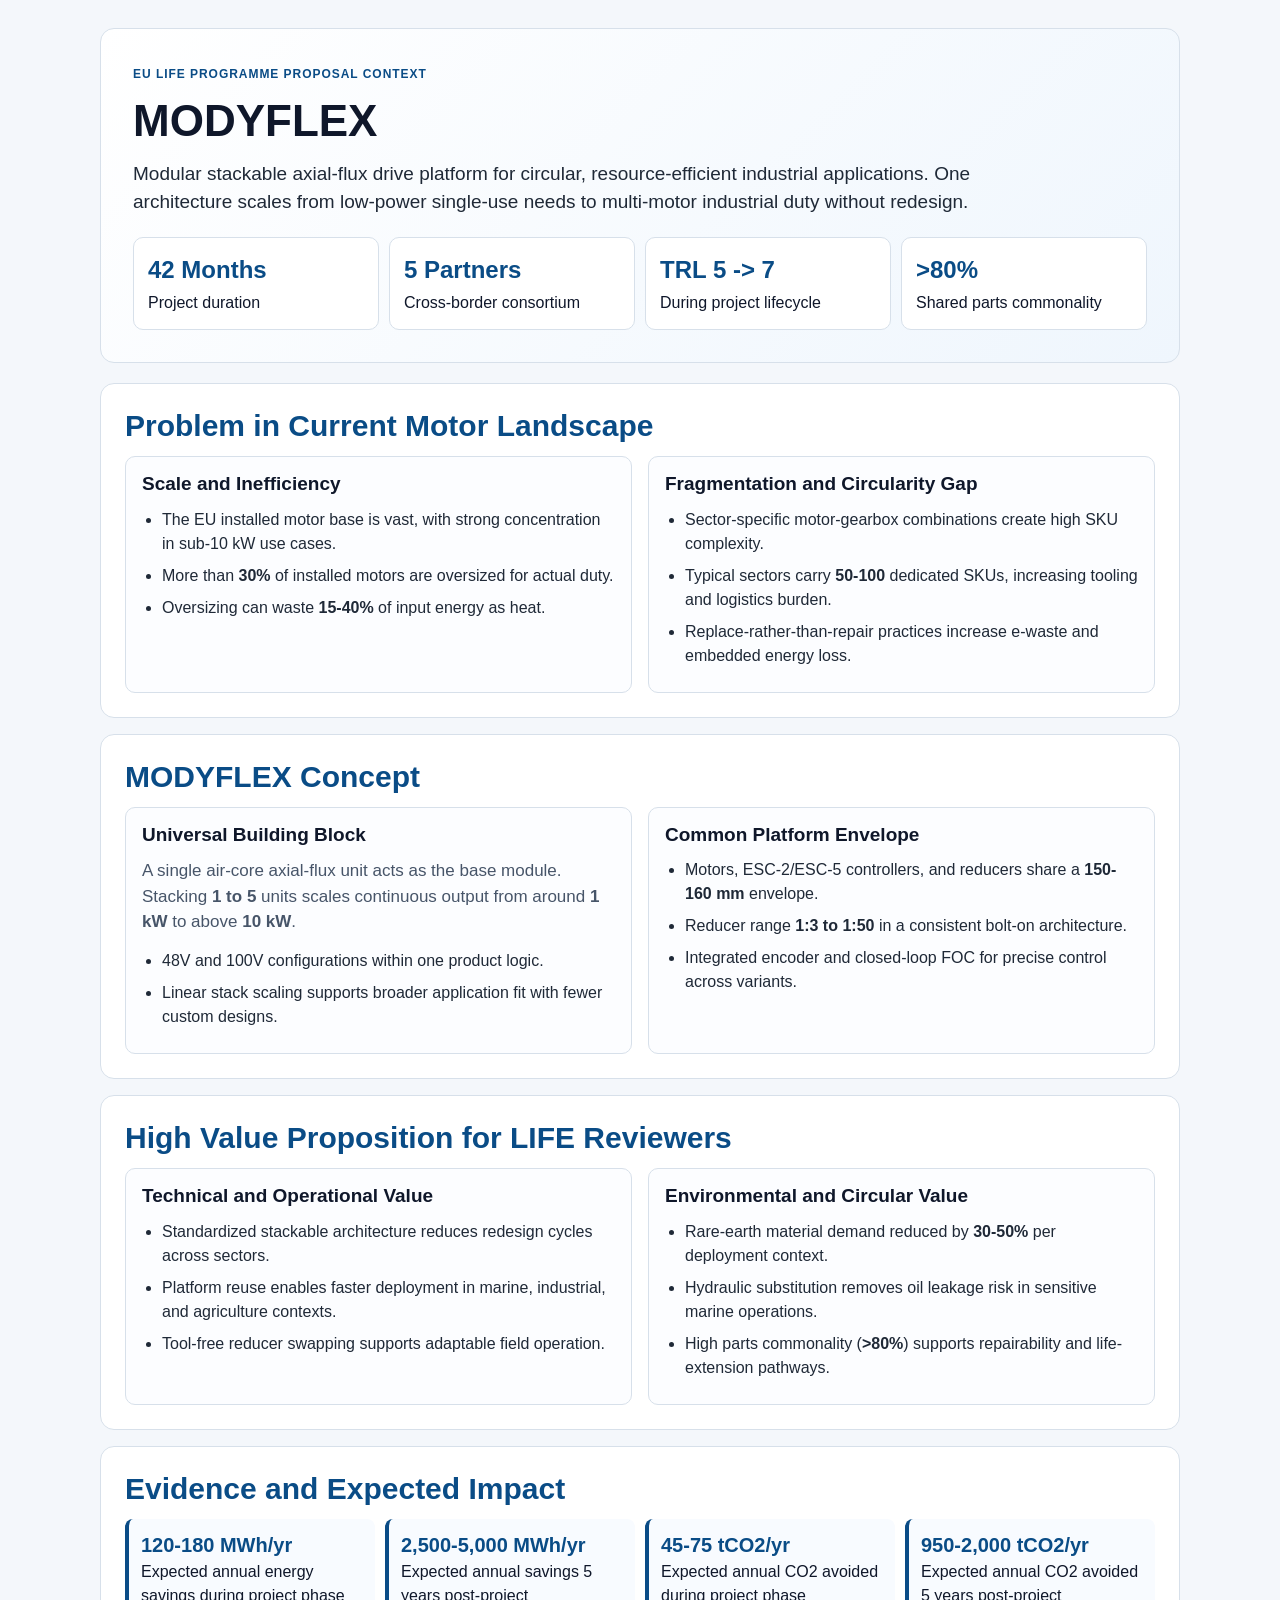
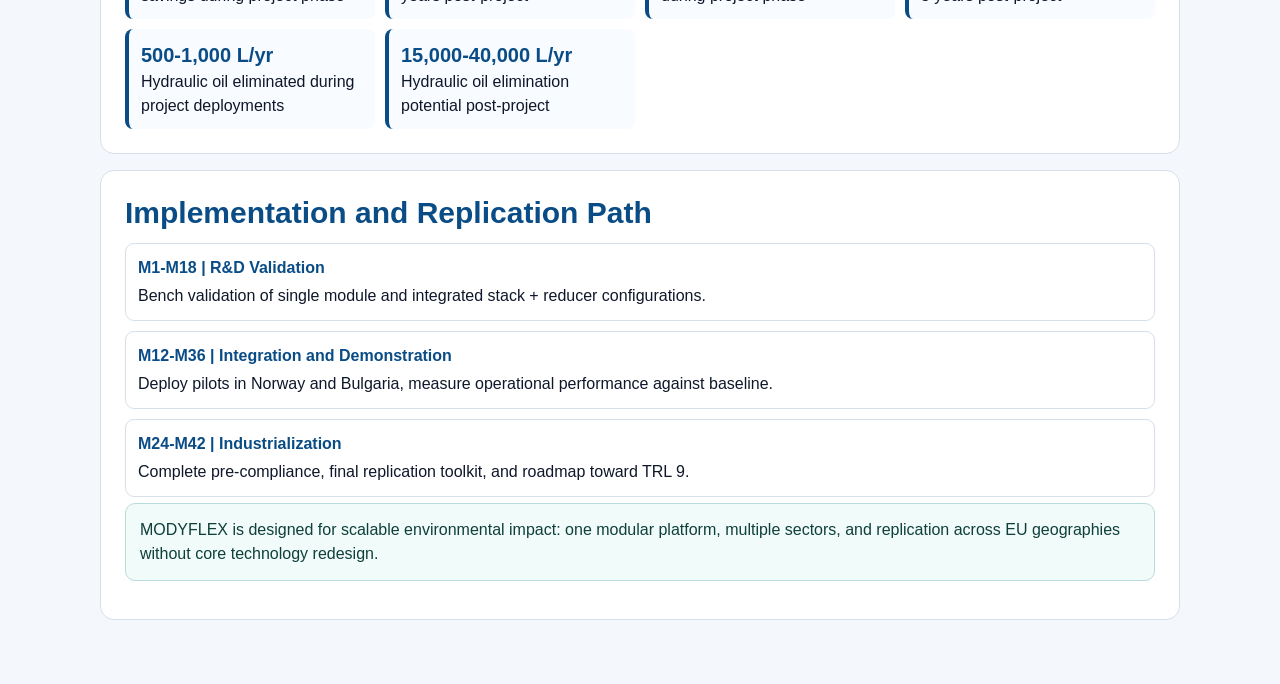
==== index.html @ d0852eed "init" ====
<!DOCTYPE html>
<html lang="en">
<head>
  <meta charset="UTF-8">
  <meta name="viewport" content="width=device-width, initial-scale=1.0">
  <title>MODYFLEX | Modular Stackable Axial-Flux Drive Platform</title>
  <style>
    :root {
      --bg: #f4f7fb;
      --surface: #ffffff;
      --ink: #0f172a;
      --muted: #475569;
      --line: #d7e0ea;
      --brand: #0a4c86;
      --brand-soft: #e6f0fa;
      --accent: #0f766e;
    }

    * {
      box-sizing: border-box;
    }

    html,
    body {
      margin: 0;
      font-family: "Segoe UI", Arial, sans-serif;
      background: var(--bg);
      color: var(--ink);
      line-height: 1.5;
    }

    .page {
      max-width: 1120px;
      margin: 0 auto;
      padding: 28px 20px 48px;
    }

    .hero {
      background: linear-gradient(135deg, #ffffff 0%, #eff6fd 100%);
      border: 1px solid var(--line);
      border-radius: 14px;
      padding: 32px;
      margin-bottom: 20px;
    }

    .eyebrow {
      display: inline-block;
      font-size: 12px;
      letter-spacing: 0.08em;
      text-transform: uppercase;
      color: var(--brand);
      font-weight: 700;
      margin-bottom: 12px;
    }

    h1,
    h2,
    h3 {
      margin: 0 0 12px;
      line-height: 1.2;
    }

    h1 {
      font-size: clamp(28px, 4vw, 44px);
    }

    h2 {
      font-size: clamp(22px, 3vw, 30px);
      color: var(--brand);
    }

    h3 {
      font-size: 19px;
    }

    p {
      margin: 0 0 14px;
      color: var(--muted);
      font-size: 17px;
    }

    .lead {
      font-size: 19px;
      max-width: 900px;
      color: #1f2937;
    }

    .kpis {
      display: grid;
      grid-template-columns: repeat(auto-fit, minmax(170px, 1fr));
      gap: 10px;
      margin-top: 20px;
    }

    .kpi {
      background: var(--surface);
      border: 1px solid var(--line);
      border-radius: 10px;
      padding: 14px;
    }

    .kpi strong {
      display: block;
      font-size: 24px;
      color: var(--brand);
      margin-bottom: 3px;
    }

    .section {
      background: var(--surface);
      border: 1px solid var(--line);
      border-radius: 14px;
      padding: 24px;
      margin-bottom: 16px;
    }

    .grid-2 {
      display: grid;
      grid-template-columns: repeat(2, minmax(0, 1fr));
      gap: 16px;
    }

    .panel {
      border: 1px solid var(--line);
      border-radius: 10px;
      padding: 16px;
      background: #fcfdff;
    }

    ul {
      margin: 0;
      padding-left: 20px;
      color: #1f2937;
    }

    li {
      margin-bottom: 8px;
      font-size: 16px;
    }

    .stats {
      display: grid;
      grid-template-columns: repeat(auto-fit, minmax(200px, 1fr));
      gap: 10px;
      margin-top: 10px;
    }

    .stat {
      border-left: 4px solid var(--brand);
      background: #f8fbff;
      border-radius: 8px;
      padding: 11px 12px;
    }

    .stat strong {
      display: block;
      font-size: 20px;
      color: var(--brand);
    }

    .timeline {
      display: grid;
      gap: 10px;
    }

    .step {
      border: 1px solid var(--line);
      border-radius: 9px;
      padding: 12px;
      background: #ffffff;
    }

    .step-title {
      font-weight: 700;
      color: var(--brand);
      margin-bottom: 4px;
    }

    .footer-note {
      margin-top: 6px;
      padding: 14px;
      border-radius: 10px;
      border: 1px solid #b7ddda;
      background: #f0fbfa;
      color: #0f3f3a;
      font-size: 16px;
    }

    @media (max-width: 860px) {
      .grid-2 {
        grid-template-columns: 1fr;
      }

      .hero,
      .section {
        padding: 20px;
      }
    }
  </style>
</head>
<body>
  <main class="page">
    <section class="hero">
      <span class="eyebrow">EU LIFE Programme Proposal Context</span>
      <h1>MODYFLEX</h1>
      <p class="lead">
        Modular stackable axial-flux drive platform for circular, resource-efficient industrial applications.
        One architecture scales from low-power single-use needs to multi-motor industrial duty without redesign.
      </p>
      <div class="kpis" aria-label="Key project indicators">
        <article class="kpi">
          <strong>42 Months</strong>
          Project duration
        </article>
        <article class="kpi">
          <strong>5 Partners</strong>
          Cross-border consortium
        </article>
        <article class="kpi">
          <strong>TRL 5 -> 7</strong>
          During project lifecycle
        </article>
        <article class="kpi">
          <strong>>80%</strong>
          Shared parts commonality
        </article>
      </div>
    </section>

    <section class="section">
      <h2>Problem in Current Motor Landscape</h2>
      <div class="grid-2">
        <div class="panel">
          <h3>Scale and Inefficiency</h3>
          <ul>
            <li>The EU installed motor base is vast, with strong concentration in sub-10 kW use cases.</li>
            <li>More than <strong>30%</strong> of installed motors are oversized for actual duty.</li>
            <li>Oversizing can waste <strong>15-40%</strong> of input energy as heat.</li>
          </ul>
        </div>
        <div class="panel">
          <h3>Fragmentation and Circularity Gap</h3>
          <ul>
            <li>Sector-specific motor-gearbox combinations create high SKU complexity.</li>
            <li>Typical sectors carry <strong>50-100</strong> dedicated SKUs, increasing tooling and logistics burden.</li>
            <li>Replace-rather-than-repair practices increase e-waste and embedded energy loss.</li>
          </ul>
        </div>
      </div>
    </section>

    <section class="section">
      <h2>MODYFLEX Concept</h2>
      <div class="grid-2">
        <div class="panel">
          <h3>Universal Building Block</h3>
          <p>
            A single air-core axial-flux unit acts as the base module. Stacking <strong>1 to 5</strong> units
            scales continuous output from around <strong>1 kW</strong> to above <strong>10 kW</strong>.
          </p>
          <ul>
            <li>48V and 100V configurations within one product logic.</li>
            <li>Linear stack scaling supports broader application fit with fewer custom designs.</li>
          </ul>
        </div>
        <div class="panel">
          <h3>Common Platform Envelope</h3>
          <ul>
            <li>Motors, ESC-2/ESC-5 controllers, and reducers share a <strong>150-160 mm</strong> envelope.</li>
            <li>Reducer range <strong>1:3 to 1:50</strong> in a consistent bolt-on architecture.</li>
            <li>Integrated encoder and closed-loop FOC for precise control across variants.</li>
          </ul>
        </div>
      </div>
    </section>

    <section class="section">
      <h2>High Value Proposition for LIFE Reviewers</h2>
      <div class="grid-2">
        <div class="panel">
          <h3>Technical and Operational Value</h3>
          <ul>
            <li>Standardized stackable architecture reduces redesign cycles across sectors.</li>
            <li>Platform reuse enables faster deployment in marine, industrial, and agriculture contexts.</li>
            <li>Tool-free reducer swapping supports adaptable field operation.</li>
          </ul>
        </div>
        <div class="panel">
          <h3>Environmental and Circular Value</h3>
          <ul>
            <li>Rare-earth material demand reduced by <strong>30-50%</strong> per deployment context.</li>
            <li>Hydraulic substitution removes oil leakage risk in sensitive marine operations.</li>
            <li>High parts commonality (<strong>>80%</strong>) supports repairability and life-extension pathways.</li>
          </ul>
        </div>
      </div>
    </section>

    <section class="section">
      <h2>Evidence and Expected Impact</h2>
      <div class="stats">
        <article class="stat">
          <strong>120-180 MWh/yr</strong>
          Expected annual energy savings during project phase
        </article>
        <article class="stat">
          <strong>2,500-5,000 MWh/yr</strong>
          Expected annual savings 5 years post-project
        </article>
        <article class="stat">
          <strong>45-75 tCO2/yr</strong>
          Expected annual CO2 avoided during project phase
        </article>
        <article class="stat">
          <strong>950-2,000 tCO2/yr</strong>
          Expected annual CO2 avoided 5 years post-project
        </article>
        <article class="stat">
          <strong>500-1,000 L/yr</strong>
          Hydraulic oil eliminated during project deployments
        </article>
        <article class="stat">
          <strong>15,000-40,000 L/yr</strong>
          Hydraulic oil elimination potential post-project
        </article>
      </div>
    </section>

    <section class="section">
      <h2>Implementation and Replication Path</h2>
      <div class="timeline">
        <article class="step">
          <div class="step-title">M1-M18 | R&amp;D Validation</div>
          Bench validation of single module and integrated stack + reducer configurations.
        </article>
        <article class="step">
          <div class="step-title">M12-M36 | Integration and Demonstration</div>
          Deploy pilots in Norway and Bulgaria, measure operational performance against baseline.
        </article>
        <article class="step">
          <div class="step-title">M24-M42 | Industrialization</div>
          Complete pre-compliance, final replication toolkit, and roadmap toward TRL 9.
        </article>
      </div>
      <p class="footer-note">
        MODYFLEX is designed for scalable environmental impact: one modular platform, multiple sectors,
        and replication across EU geographies without core technology redesign.
      </p>
    </section>
  </main>
</body>
</html>
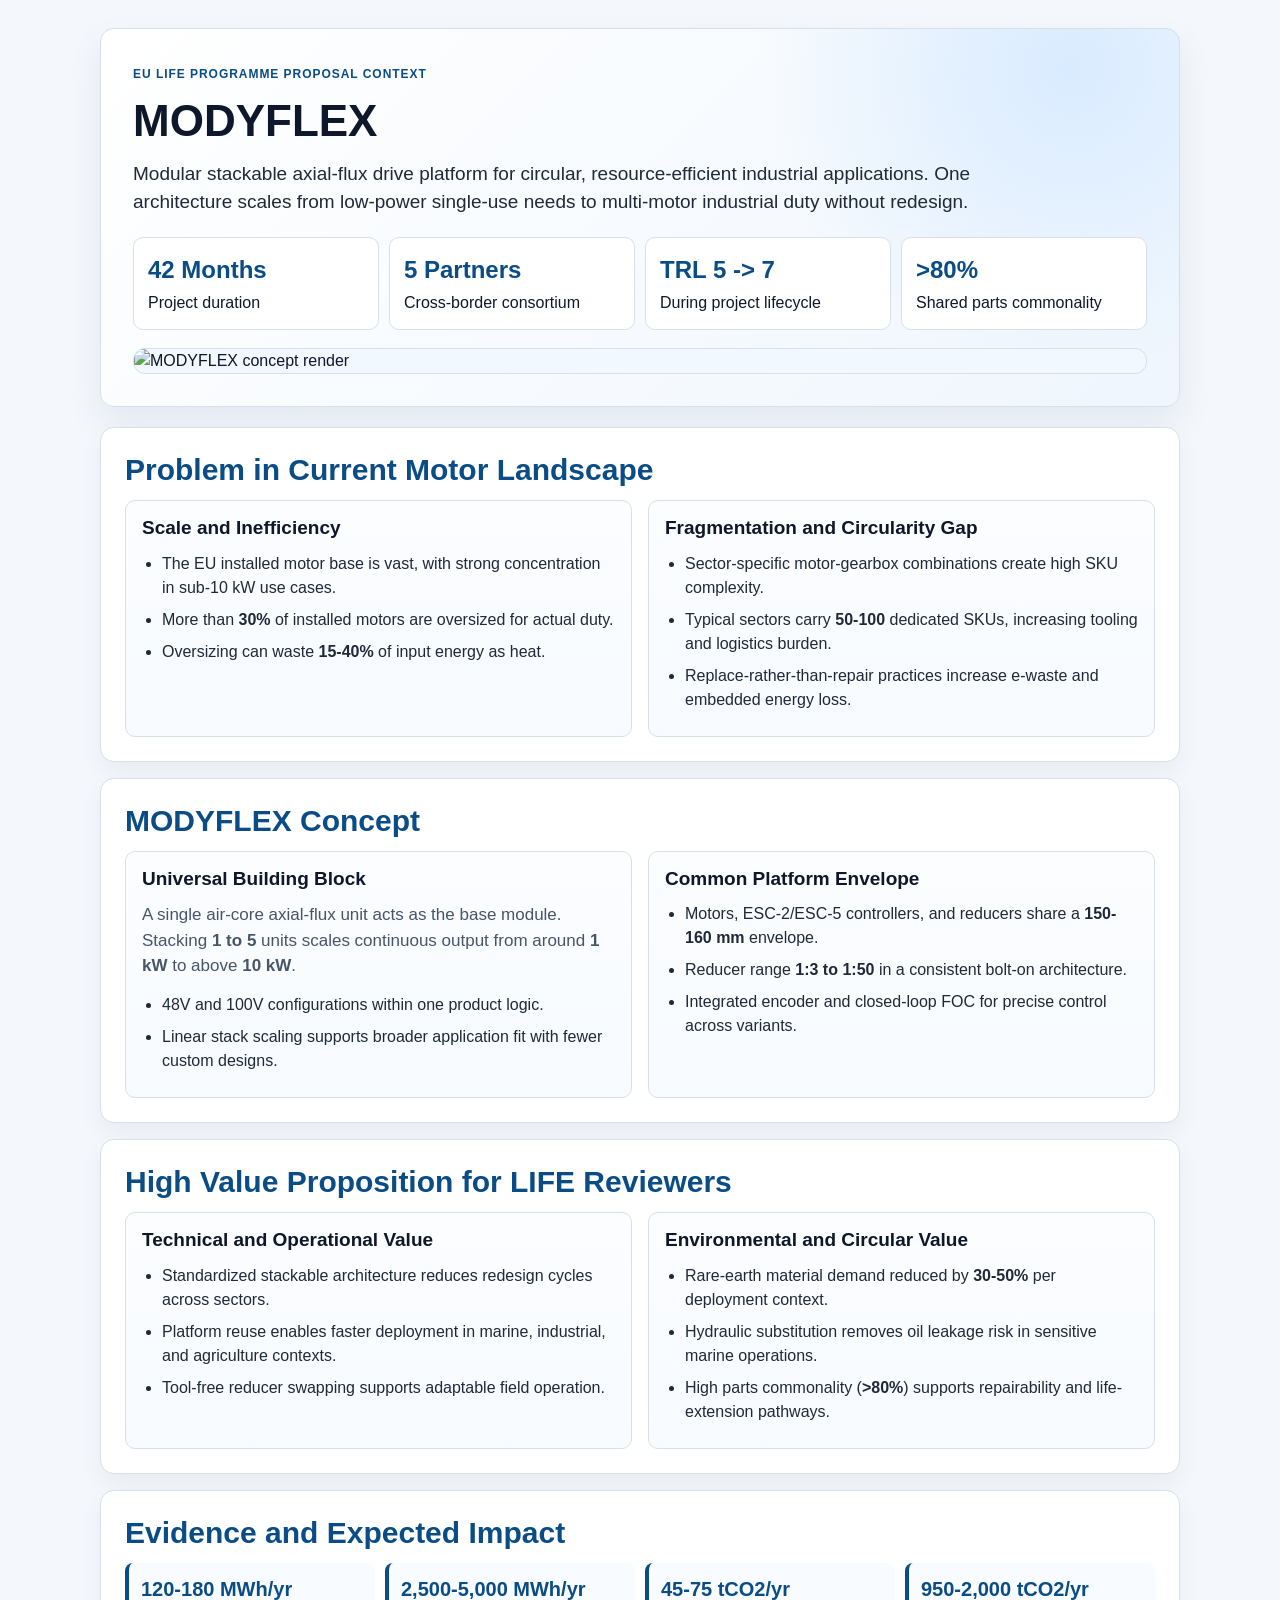
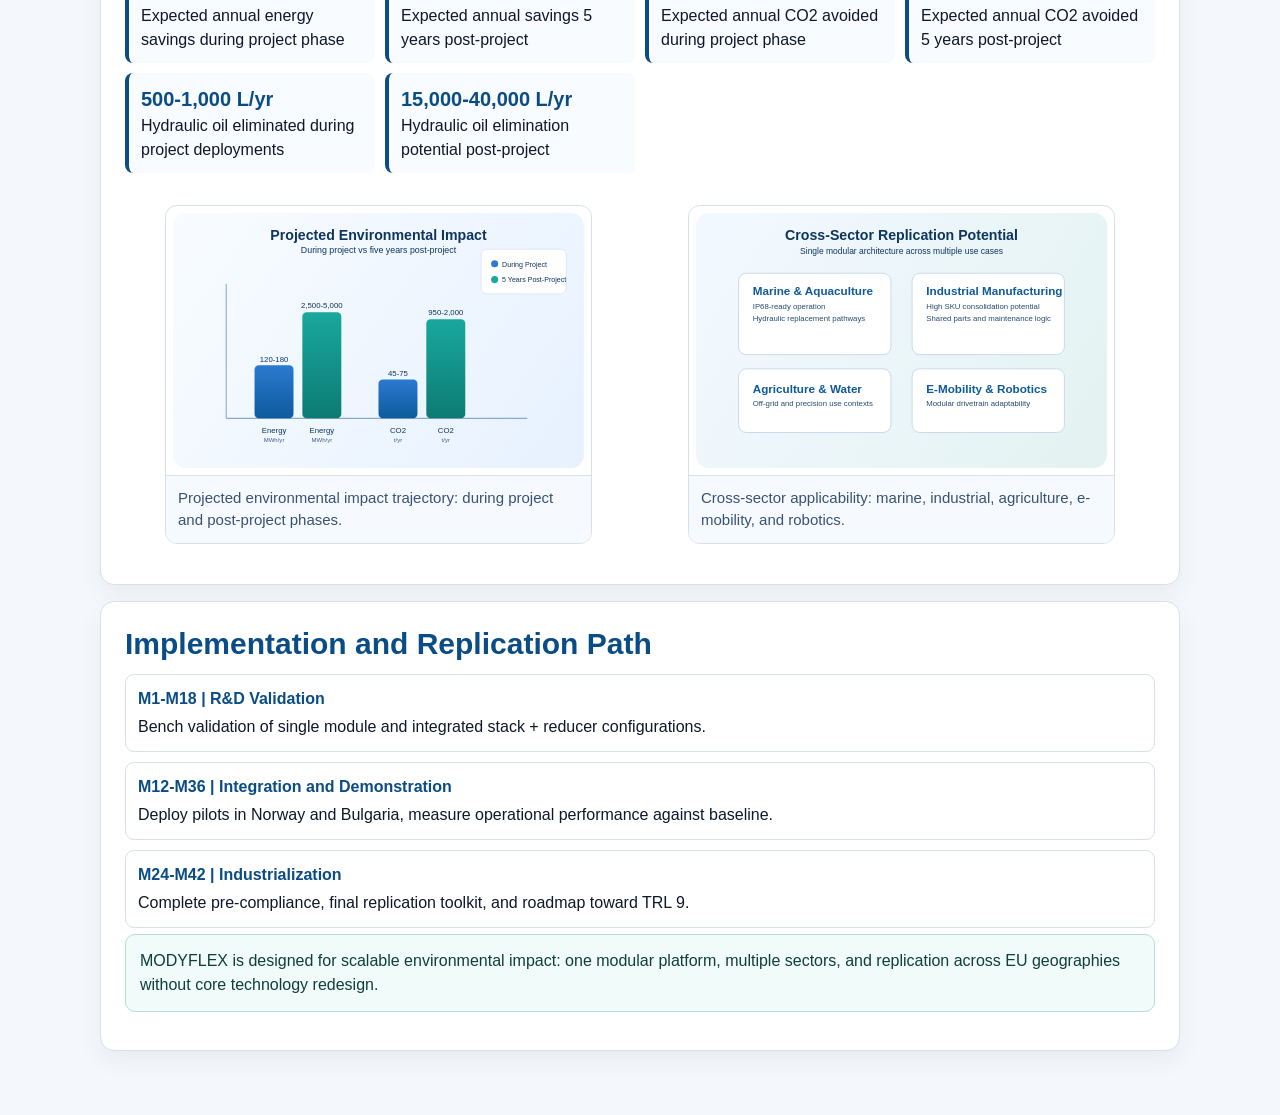
==== commit bb5df37e: "3" ====
--- a/index.html
+++ b/index.html
@@ -4,199 +4,7 @@
   <meta charset="UTF-8">
   <meta name="viewport" content="width=device-width, initial-scale=1.0">
   <title>MODYFLEX | Modular Stackable Axial-Flux Drive Platform</title>
-  <style>
-    :root {
-      --bg: #f4f7fb;
-      --surface: #ffffff;
-      --ink: #0f172a;
-      --muted: #475569;
-      --line: #d7e0ea;
-      --brand: #0a4c86;
-      --brand-soft: #e6f0fa;
-      --accent: #0f766e;
-    }
-
-    * {
-      box-sizing: border-box;
-    }
-
-    html,
-    body {
-      margin: 0;
-      font-family: "Segoe UI", Arial, sans-serif;
-      background: var(--bg);
-      color: var(--ink);
-      line-height: 1.5;
-    }
-
-    .page {
-      max-width: 1120px;
-      margin: 0 auto;
-      padding: 28px 20px 48px;
-    }
-
-    .hero {
-      background: linear-gradient(135deg, #ffffff 0%, #eff6fd 100%);
-      border: 1px solid var(--line);
-      border-radius: 14px;
-      padding: 32px;
-      margin-bottom: 20px;
-    }
-
-    .eyebrow {
-      display: inline-block;
-      font-size: 12px;
-      letter-spacing: 0.08em;
-      text-transform: uppercase;
-      color: var(--brand);
-      font-weight: 700;
-      margin-bottom: 12px;
-    }
-
-    h1,
-    h2,
-    h3 {
-      margin: 0 0 12px;
-      line-height: 1.2;
-    }
-
-    h1 {
-      font-size: clamp(28px, 4vw, 44px);
-    }
-
-    h2 {
-      font-size: clamp(22px, 3vw, 30px);
-      color: var(--brand);
-    }
-
-    h3 {
-      font-size: 19px;
-    }
-
-    p {
-      margin: 0 0 14px;
-      color: var(--muted);
-      font-size: 17px;
-    }
-
-    .lead {
-      font-size: 19px;
-      max-width: 900px;
-      color: #1f2937;
-    }
-
-    .kpis {
-      display: grid;
-      grid-template-columns: repeat(auto-fit, minmax(170px, 1fr));
-      gap: 10px;
-      margin-top: 20px;
-    }
-
-    .kpi {
-      background: var(--surface);
-      border: 1px solid var(--line);
-      border-radius: 10px;
-      padding: 14px;
-    }
-
-    .kpi strong {
-      display: block;
-      font-size: 24px;
-      color: var(--brand);
-      margin-bottom: 3px;
-    }
-
-    .section {
-      background: var(--surface);
-      border: 1px solid var(--line);
-      border-radius: 14px;
-      padding: 24px;
-      margin-bottom: 16px;
-    }
-
-    .grid-2 {
-      display: grid;
-      grid-template-columns: repeat(2, minmax(0, 1fr));
-      gap: 16px;
-    }
-
-    .panel {
-      border: 1px solid var(--line);
-      border-radius: 10px;
-      padding: 16px;
-      background: #fcfdff;
-    }
-
-    ul {
-      margin: 0;
-      padding-left: 20px;
-      color: #1f2937;
-    }
-
-    li {
-      margin-bottom: 8px;
-      font-size: 16px;
-    }
-
-    .stats {
-      display: grid;
-      grid-template-columns: repeat(auto-fit, minmax(200px, 1fr));
-      gap: 10px;
-      margin-top: 10px;
-    }
-
-    .stat {
-      border-left: 4px solid var(--brand);
-      background: #f8fbff;
-      border-radius: 8px;
-      padding: 11px 12px;
-    }
-
-    .stat strong {
-      display: block;
-      font-size: 20px;
-      color: var(--brand);
-    }
-
-    .timeline {
-      display: grid;
-      gap: 10px;
-    }
-
-    .step {
-      border: 1px solid var(--line);
-      border-radius: 9px;
-      padding: 12px;
-      background: #ffffff;
-    }
-
-    .step-title {
-      font-weight: 700;
-      color: var(--brand);
-      margin-bottom: 4px;
-    }
-
-    .footer-note {
-      margin-top: 6px;
-      padding: 14px;
-      border-radius: 10px;
-      border: 1px solid #b7ddda;
-      background: #f0fbfa;
-      color: #0f3f3a;
-      font-size: 16px;
-    }
-
-    @media (max-width: 860px) {
-      .grid-2 {
-        grid-template-columns: 1fr;
-      }
-
-      .hero,
-      .section {
-        padding: 20px;
-      }
-    }
-  </style>
+  <link rel="stylesheet" href="css/styles.css">
 </head>
 <body>
   <main class="page">
@@ -224,6 +32,9 @@
           <strong>>80%</strong>
           Shared parts commonality
         </article>
+      </div>
+      <div class="hero-visual">
+        <img src="images/Gemini_Generated_Image_2lgkef2lgkef2lgk.png" alt="MODYFLEX concept render">
       </div>
     </section>
 
@@ -324,6 +135,16 @@
           Hydraulic oil elimination potential post-project
         </article>
       </div>
+      <div class="image-grid" aria-label="Supporting visuals">
+        <figure class="image-block">
+          <img src="images/impact-chart.svg" alt="Projected energy and CO2 impact comparison chart">
+          <figcaption class="image-caption">Projected environmental impact trajectory: during project and post-project phases.</figcaption>
+        </figure>
+        <figure class="image-block">
+          <img src="images/application-grid.svg" alt="Cross-sector replication opportunities for MODYFLEX">
+          <figcaption class="image-caption">Cross-sector applicability: marine, industrial, agriculture, e-mobility, and robotics.</figcaption>
+        </figure>
+      </div>
     </section>
 
     <section class="section">
@@ -348,5 +169,6 @@
       </p>
     </section>
   </main>
+  <script src="js/main.js"></script>
 </body>
 </html>
--- a/css/styles.css
+++ b/css/styles.css
@@ -0,0 +1,452 @@
+:root {
+  --bg: #f4f7fb;
+  --surface: #ffffff;
+  --ink: #0f172a;
+  --muted: #475569;
+  --line: #d7e0ea;
+  --brand: #0a4c86;
+  --brand-soft: #e6f0fa;
+  --accent: #0f766e;
+}
+
+* {
+  box-sizing: border-box;
+}
+
+html,
+body {
+  margin: 0;
+  font-family: "Segoe UI", Arial, sans-serif;
+  background: var(--bg);
+  color: var(--ink);
+  line-height: 1.5;
+}
+
+.page {
+  max-width: 1120px;
+  margin: 0 auto;
+  padding: 28px 20px 48px;
+}
+
+.hero {
+  background:
+    radial-gradient(circle at 90% 10%, #d9ebff 0%, transparent 30%),
+    linear-gradient(135deg, #ffffff 0%, #eff6fd 100%);
+  border: 1px solid var(--line);
+  border-radius: 14px;
+  padding: 32px;
+  margin-bottom: 20px;
+  box-shadow: 0 16px 35px rgba(10, 76, 134, 0.08);
+}
+
+.eyebrow {
+  display: inline-block;
+  font-size: 12px;
+  letter-spacing: 0.08em;
+  text-transform: uppercase;
+  color: var(--brand);
+  font-weight: 700;
+  margin-bottom: 12px;
+}
+
+h1,
+h2,
+h3 {
+  margin: 0 0 12px;
+  line-height: 1.2;
+}
+
+h1 {
+  font-size: clamp(28px, 4vw, 44px);
+}
+
+h2 {
+  font-size: clamp(22px, 3vw, 30px);
+  color: var(--brand);
+}
+
+h3 {
+  font-size: 19px;
+}
+
+p {
+  margin: 0 0 14px;
+  color: var(--muted);
+  font-size: 17px;
+}
+
+.lead {
+  font-size: 19px;
+  max-width: 900px;
+  color: #1f2937;
+}
+
+.kpis {
+  display: grid;
+  grid-template-columns: repeat(auto-fit, minmax(170px, 1fr));
+  gap: 10px;
+  margin-top: 20px;
+}
+
+.kpi {
+  background: var(--surface);
+  border: 1px solid var(--line);
+  border-radius: 10px;
+  padding: 14px;
+}
+
+.kpi strong {
+  display: block;
+  font-size: 24px;
+  color: var(--brand);
+  margin-bottom: 3px;
+}
+
+.section {
+  background: var(--surface);
+  border: 1px solid var(--line);
+  border-radius: 14px;
+  padding: 24px;
+  margin-bottom: 16px;
+  box-shadow: 0 10px 24px rgba(15, 23, 42, 0.05);
+}
+
+.grid-2 {
+  display: grid;
+  grid-template-columns: repeat(2, minmax(0, 1fr));
+  gap: 16px;
+}
+
+.panel {
+  border: 1px solid var(--line);
+  border-radius: 10px;
+  padding: 16px;
+  background: linear-gradient(180deg, #fcfdff 0%, #f7fbff 100%);
+}
+
+ul {
+  margin: 0;
+  padding-left: 20px;
+  color: #1f2937;
+}
+
+li {
+  margin-bottom: 8px;
+  font-size: 16px;
+}
+
+.stats {
+  display: grid;
+  grid-template-columns: repeat(auto-fit, minmax(200px, 1fr));
+  gap: 10px;
+  margin-top: 10px;
+}
+
+.stat {
+  border-left: 4px solid var(--brand);
+  background: #f8fbff;
+  border-radius: 8px;
+  padding: 11px 12px;
+}
+
+.stat strong {
+  display: block;
+  font-size: 20px;
+  color: var(--brand);
+}
+
+.timeline {
+  display: grid;
+  gap: 10px;
+}
+
+.step {
+  border: 1px solid var(--line);
+  border-radius: 9px;
+  padding: 12px;
+  background: #ffffff;
+}
+
+.step-title {
+  font-weight: 700;
+  color: var(--brand);
+  margin-bottom: 4px;
+}
+
+.footer-note {
+  margin-top: 6px;
+  padding: 14px;
+  border-radius: 10px;
+  border: 1px solid #b7ddda;
+  background: #f0fbfa;
+  color: #0f3f3a;
+  font-size: 16px;
+}
+
+.hero-visual {
+  margin-top: 18px;
+  border: 1px solid var(--line);
+  border-radius: 12px;
+  overflow: hidden;
+  background: #f2f8ff;
+}
+
+.hero-visual img,
+.image-block img {
+  display: block;
+  width: 100%;
+  height: auto;
+}
+
+.image-grid {
+  display: grid;
+  grid-template-columns: repeat(2, minmax(0, 1fr));
+  gap: 16px;
+  margin-top: 16px;
+}
+
+.image-block {
+  border: 1px solid var(--line);
+  border-radius: 12px;
+  overflow: hidden;
+  background: #ffffff;
+}
+
+.image-caption {
+  padding: 11px 12px;
+  font-size: 15px;
+  color: #385272;
+  background: #f6faff;
+  border-top: 1px solid var(--line);
+}
+
+@media (max-width: 860px) {
+  .grid-2 {
+    grid-template-columns: 1fr;
+  }
+
+  .hero,
+  .section {
+    padding: 20px;
+  }
+
+  .image-grid {
+    grid-template-columns: 1fr;
+  }
+}
+:root {
+  --bg: #f4f7fb;
+  --surface: #ffffff;
+  --ink: #0f172a;
+  --muted: #475569;
+  --line: #d7e0ea;
+  --brand: #0a4c86;
+}
+
+* {
+  box-sizing: border-box;
+}
+
+html,
+body {
+  margin: 0;
+  font-family: "Segoe UI", Arial, sans-serif;
+  background: var(--bg);
+  color: var(--ink);
+  line-height: 1.5;
+}
+
+.page {
+  max-width: 1120px;
+  margin: 0 auto;
+  padding: 28px 20px 48px;
+}
+
+.hero {
+  background:
+    radial-gradient(circle at 90% 10%, #d9ebff 0%, transparent 30%),
+    linear-gradient(135deg, #ffffff 0%, #eff6fd 100%);
+  border: 1px solid var(--line);
+  border-radius: 14px;
+  padding: 32px;
+  margin-bottom: 20px;
+  box-shadow: 0 16px 35px rgba(10, 76, 134, 0.08);
+}
+
+.eyebrow {
+  display: inline-block;
+  font-size: 12px;
+  letter-spacing: 0.08em;
+  text-transform: uppercase;
+  color: var(--brand);
+  font-weight: 700;
+  margin-bottom: 12px;
+}
+
+h1,
+h2,
+h3 {
+  margin: 0 0 12px;
+  line-height: 1.2;
+}
+
+h1 { font-size: clamp(28px, 4vw, 44px); }
+h2 { font-size: clamp(22px, 3vw, 30px); color: var(--brand); }
+h3 { font-size: 19px; }
+
+p {
+  margin: 0 0 14px;
+  color: var(--muted);
+  font-size: 17px;
+}
+
+.lead {
+  font-size: 19px;
+  max-width: 900px;
+  color: #1f2937;
+}
+
+.kpis {
+  display: grid;
+  grid-template-columns: repeat(auto-fit, minmax(170px, 1fr));
+  gap: 10px;
+  margin-top: 20px;
+}
+
+.kpi {
+  background: var(--surface);
+  border: 1px solid var(--line);
+  border-radius: 10px;
+  padding: 14px;
+}
+
+.kpi strong {
+  display: block;
+  font-size: 24px;
+  color: var(--brand);
+  margin-bottom: 3px;
+}
+
+.section {
+  background: var(--surface);
+  border: 1px solid var(--line);
+  border-radius: 14px;
+  padding: 24px;
+  margin-bottom: 16px;
+  box-shadow: 0 10px 24px rgba(15, 23, 42, 0.05);
+}
+
+.grid-2 {
+  display: grid;
+  grid-template-columns: repeat(2, minmax(0, 1fr));
+  gap: 16px;
+}
+
+.panel {
+  border: 1px solid var(--line);
+  border-radius: 10px;
+  padding: 16px;
+  background: linear-gradient(180deg, #fcfdff 0%, #f7fbff 100%);
+}
+
+ul { margin: 0; padding-left: 20px; color: #1f2937; }
+li { margin-bottom: 8px; font-size: 16px; }
+
+.stats {
+  display: grid;
+  grid-template-columns: repeat(auto-fit, minmax(200px, 1fr));
+  gap: 10px;
+  margin-top: 10px;
+}
+
+.stat {
+  border-left: 4px solid var(--brand);
+  background: #f8fbff;
+  border-radius: 8px;
+  padding: 11px 12px;
+}
+
+.stat strong {
+  display: block;
+  font-size: 20px;
+  color: var(--brand);
+}
+
+.timeline { display: grid; gap: 10px; }
+
+.step {
+  border: 1px solid var(--line);
+  border-radius: 9px;
+  padding: 12px;
+  background: #ffffff;
+}
+
+.step-title {
+  font-weight: 700;
+  color: var(--brand);
+  margin-bottom: 4px;
+}
+
+.footer-note {
+  margin-top: 6px;
+  padding: 14px;
+  border-radius: 10px;
+  border: 1px solid #b7ddda;
+  background: #f0fbfa;
+  color: #0f3f3a;
+  font-size: 16px;
+}
+
+.hero-visual {
+  margin-top: 18px;
+  border: 1px solid var(--line);
+  border-radius: 12px;
+  overflow: hidden;
+  background: #f2f8ff;
+}
+
+.hero-visual img,
+.image-block img {
+  display: block;
+  width: 100%;
+  height: auto;
+}
+
+.image-grid {
+  display: grid;
+  grid-template-columns: repeat(2, minmax(0, 1fr));
+  gap: 16px;
+  margin-top: 16px;
+}
+
+.image-block {
+  border: 1px solid var(--line);
+  border-radius: 12px;
+  overflow: hidden;
+  background: #ffffff;
+}
+
+.image-caption {
+  padding: 11px 12px;
+  font-size: 15px;
+  color: #385272;
+  background: #f6faff;
+  border-top: 1px solid var(--line);
+}
+
+.reveal {
+  opacity: 0;
+  transform: translateY(14px);
+  transition: opacity 0.5s ease, transform 0.5s ease;
+}
+
+.reveal.visible {
+  opacity: 1;
+  transform: translateY(0);
+}
+
+@media (max-width: 860px) {
+  .grid-2 { grid-template-columns: 1fr; }
+  .hero, .section { padding: 20px; }
+  .image-grid { grid-template-columns: 1fr; }
+}
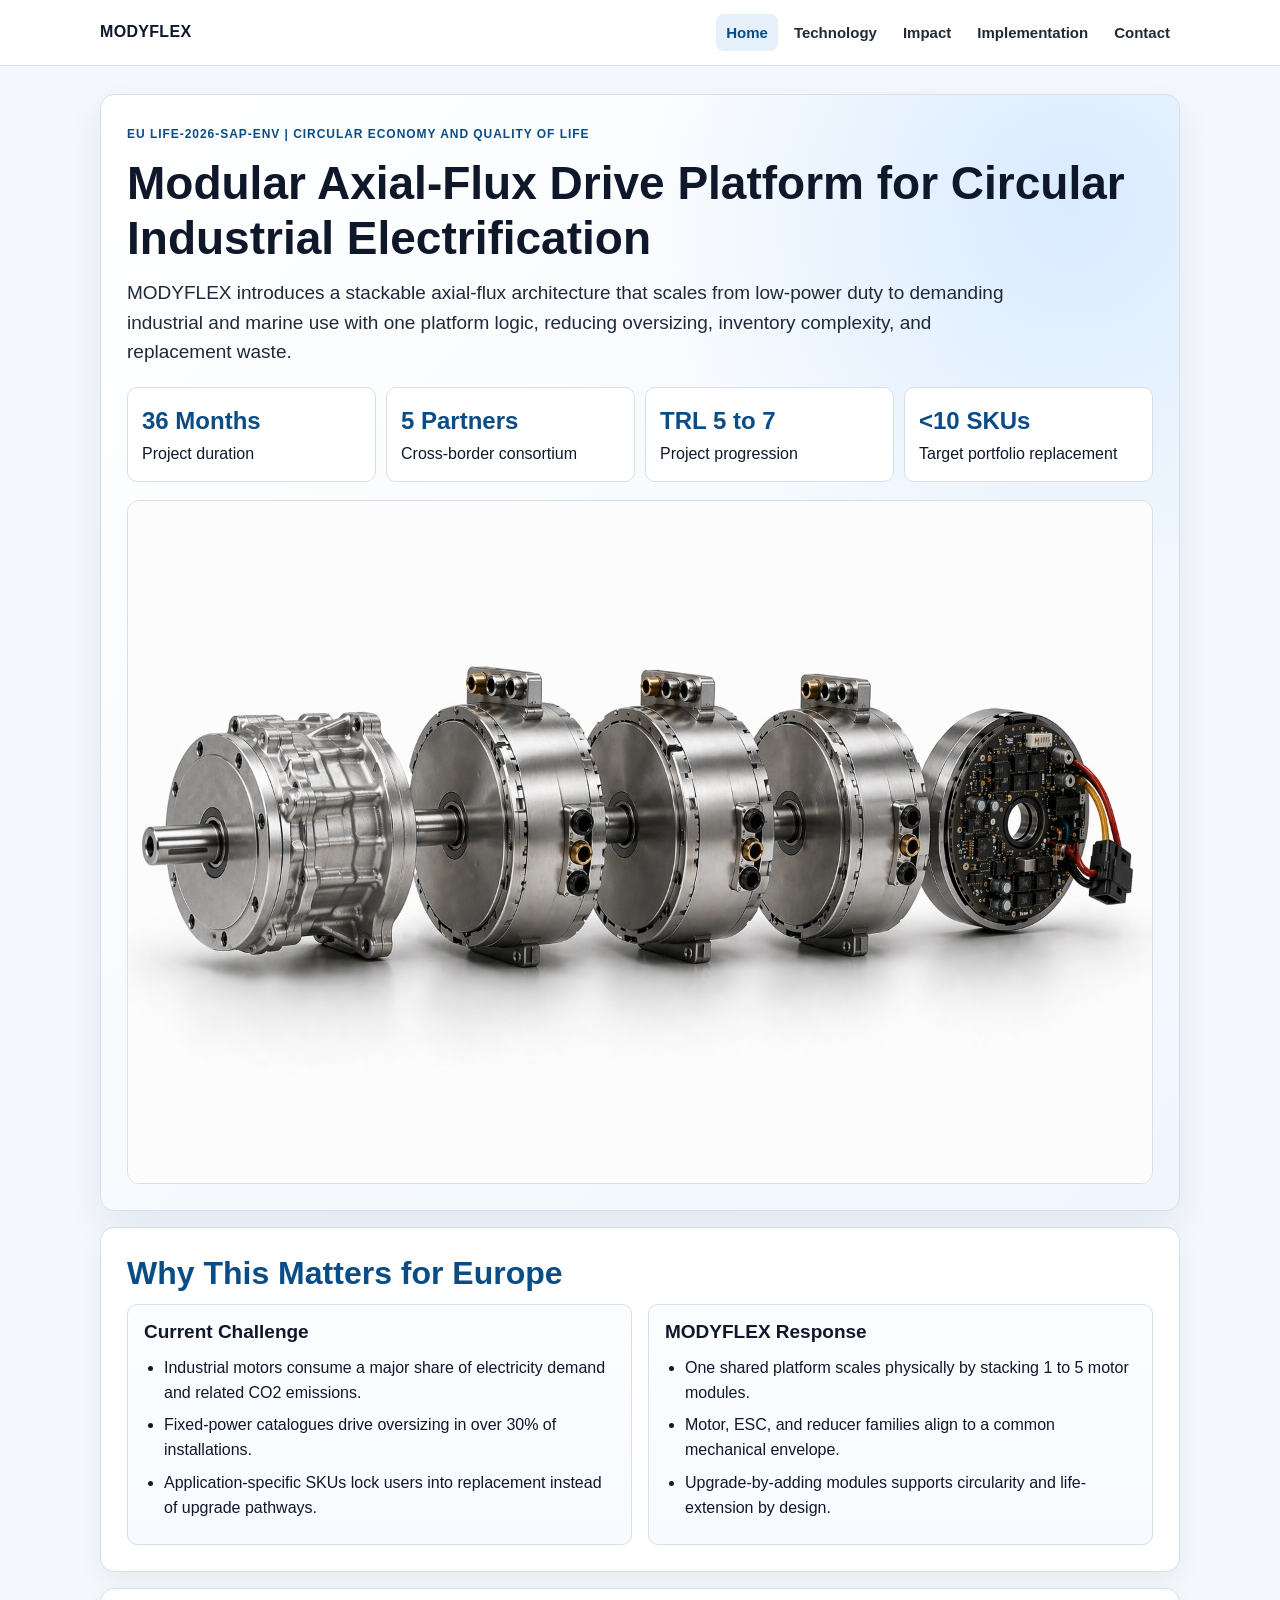
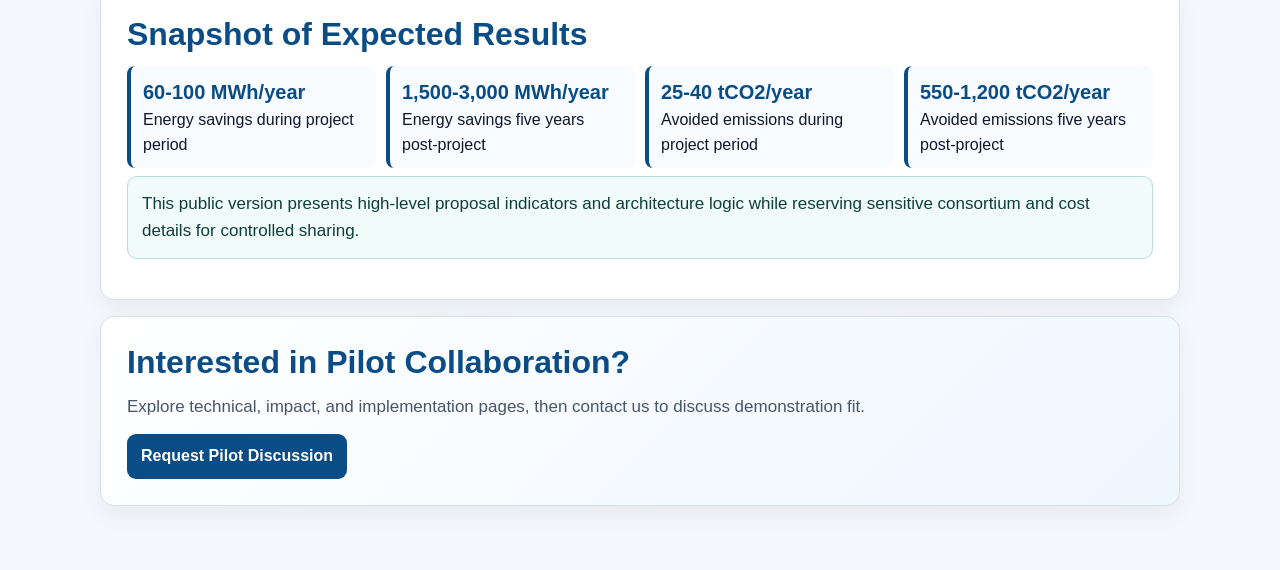
==== commit d9630459: "rework according v6" ====
--- a/index.html
+++ b/index.html
@@ -3,21 +3,35 @@
 <head>
   <meta charset="UTF-8">
   <meta name="viewport" content="width=device-width, initial-scale=1.0">
-  <title>MODYFLEX | Modular Stackable Axial-Flux Drive Platform</title>
+  <title>MODYFLEX | LIFE Proposal Platform Overview</title>
   <link rel="stylesheet" href="css/styles.css">
 </head>
-<body>
+<body data-page="home">
+  <header class="site-header">
+    <div class="page nav-wrap">
+      <a class="brand" href="index.html">MODYFLEX</a>
+      <nav class="site-nav" aria-label="Primary navigation">
+        <a href="index.html">Home</a>
+        <a href="technology.html">Technology</a>
+        <a href="impact.html">Impact</a>
+        <a href="implementation.html">Implementation</a>
+        <a href="contact.html">Contact</a>
+      </nav>
+    </div>
+  </header>
+
   <main class="page">
-    <section class="hero">
-      <span class="eyebrow">EU LIFE Programme Proposal Context</span>
-      <h1>MODYFLEX</h1>
+    <section class="hero reveal">
+      <span class="eyebrow">EU LIFE-2026-SAP-ENV | Circular Economy and Quality of Life</span>
+      <h1>Modular Axial-Flux Drive Platform for Circular Industrial Electrification</h1>
       <p class="lead">
-        Modular stackable axial-flux drive platform for circular, resource-efficient industrial applications.
-        One architecture scales from low-power single-use needs to multi-motor industrial duty without redesign.
+        MODYFLEX introduces a stackable axial-flux architecture that scales from low-power duty to
+        demanding industrial and marine use with one platform logic, reducing oversizing, inventory
+        complexity, and replacement waste.
       </p>
       <div class="kpis" aria-label="Key project indicators">
         <article class="kpi">
-          <strong>42 Months</strong>
+          <strong>36 Months</strong>
           Project duration
         </article>
         <article class="kpi">
@@ -25,148 +39,71 @@
           Cross-border consortium
         </article>
         <article class="kpi">
-          <strong>TRL 5 -> 7</strong>
-          During project lifecycle
+          <strong>TRL 5 to 7</strong>
+          Project progression
         </article>
         <article class="kpi">
-          <strong>>80%</strong>
-          Shared parts commonality
+          <strong>&lt;10 SKUs</strong>
+          Target portfolio replacement
         </article>
       </div>
       <div class="hero-visual">
-        <img src="images/Gemini_Generated_Image_2lgkef2lgkef2lgk.png" alt="MODYFLEX concept render">
+        <img src="images/modyflex-assembly-lineup.png" alt="Exploded modular drive architecture with gearbox, stackable motors, and controller">
       </div>
     </section>
 
-    <section class="section">
-      <h2>Problem in Current Motor Landscape</h2>
+    <section class="section reveal">
+      <h2>Why This Matters for Europe</h2>
       <div class="grid-2">
-        <div class="panel">
-          <h3>Scale and Inefficiency</h3>
+        <article class="panel">
+          <h3>Current Challenge</h3>
           <ul>
-            <li>The EU installed motor base is vast, with strong concentration in sub-10 kW use cases.</li>
-            <li>More than <strong>30%</strong> of installed motors are oversized for actual duty.</li>
-            <li>Oversizing can waste <strong>15-40%</strong> of input energy as heat.</li>
+            <li>Industrial motors consume a major share of electricity demand and related CO2 emissions.</li>
+            <li>Fixed-power catalogues drive oversizing in over 30% of installations.</li>
+            <li>Application-specific SKUs lock users into replacement instead of upgrade pathways.</li>
           </ul>
-        </div>
-        <div class="panel">
-          <h3>Fragmentation and Circularity Gap</h3>
+        </article>
+        <article class="panel">
+          <h3>MODYFLEX Response</h3>
           <ul>
-            <li>Sector-specific motor-gearbox combinations create high SKU complexity.</li>
-            <li>Typical sectors carry <strong>50-100</strong> dedicated SKUs, increasing tooling and logistics burden.</li>
-            <li>Replace-rather-than-repair practices increase e-waste and embedded energy loss.</li>
+            <li>One shared platform scales physically by stacking 1 to 5 motor modules.</li>
+            <li>Motor, ESC, and reducer families align to a common mechanical envelope.</li>
+            <li>Upgrade-by-adding modules supports circularity and life-extension by design.</li>
           </ul>
-        </div>
+        </article>
       </div>
     </section>
 
-    <section class="section">
-      <h2>MODYFLEX Concept</h2>
-      <div class="grid-2">
-        <div class="panel">
-          <h3>Universal Building Block</h3>
-          <p>
-            A single air-core axial-flux unit acts as the base module. Stacking <strong>1 to 5</strong> units
-            scales continuous output from around <strong>1 kW</strong> to above <strong>10 kW</strong>.
-          </p>
-          <ul>
-            <li>48V and 100V configurations within one product logic.</li>
-            <li>Linear stack scaling supports broader application fit with fewer custom designs.</li>
-          </ul>
-        </div>
-        <div class="panel">
-          <h3>Common Platform Envelope</h3>
-          <ul>
-            <li>Motors, ESC-2/ESC-5 controllers, and reducers share a <strong>150-160 mm</strong> envelope.</li>
-            <li>Reducer range <strong>1:3 to 1:50</strong> in a consistent bolt-on architecture.</li>
-            <li>Integrated encoder and closed-loop FOC for precise control across variants.</li>
-          </ul>
-        </div>
-      </div>
-    </section>
-
-    <section class="section">
-      <h2>High Value Proposition for LIFE Reviewers</h2>
-      <div class="grid-2">
-        <div class="panel">
-          <h3>Technical and Operational Value</h3>
-          <ul>
-            <li>Standardized stackable architecture reduces redesign cycles across sectors.</li>
-            <li>Platform reuse enables faster deployment in marine, industrial, and agriculture contexts.</li>
-            <li>Tool-free reducer swapping supports adaptable field operation.</li>
-          </ul>
-        </div>
-        <div class="panel">
-          <h3>Environmental and Circular Value</h3>
-          <ul>
-            <li>Rare-earth material demand reduced by <strong>30-50%</strong> per deployment context.</li>
-            <li>Hydraulic substitution removes oil leakage risk in sensitive marine operations.</li>
-            <li>High parts commonality (<strong>>80%</strong>) supports repairability and life-extension pathways.</li>
-          </ul>
-        </div>
-      </div>
-    </section>
-
-    <section class="section">
-      <h2>Evidence and Expected Impact</h2>
+    <section class="section reveal">
+      <h2>Snapshot of Expected Results</h2>
       <div class="stats">
         <article class="stat">
-          <strong>120-180 MWh/yr</strong>
-          Expected annual energy savings during project phase
+          <strong>60-100 MWh/year</strong>
+          Energy savings during project period
         </article>
         <article class="stat">
-          <strong>2,500-5,000 MWh/yr</strong>
-          Expected annual savings 5 years post-project
+          <strong>1,500-3,000 MWh/year</strong>
+          Energy savings five years post-project
         </article>
         <article class="stat">
-          <strong>45-75 tCO2/yr</strong>
-          Expected annual CO2 avoided during project phase
+          <strong>25-40 tCO2/year</strong>
+          Avoided emissions during project period
         </article>
         <article class="stat">
-          <strong>950-2,000 tCO2/yr</strong>
-          Expected annual CO2 avoided 5 years post-project
-        </article>
-        <article class="stat">
-          <strong>500-1,000 L/yr</strong>
-          Hydraulic oil eliminated during project deployments
-        </article>
-        <article class="stat">
-          <strong>15,000-40,000 L/yr</strong>
-          Hydraulic oil elimination potential post-project
-        </article>
-      </div>
-      <div class="image-grid" aria-label="Supporting visuals">
-        <figure class="image-block">
-          <img src="images/impact-chart.svg" alt="Projected energy and CO2 impact comparison chart">
-          <figcaption class="image-caption">Projected environmental impact trajectory: during project and post-project phases.</figcaption>
-        </figure>
-        <figure class="image-block">
-          <img src="images/application-grid.svg" alt="Cross-sector replication opportunities for MODYFLEX">
-          <figcaption class="image-caption">Cross-sector applicability: marine, industrial, agriculture, e-mobility, and robotics.</figcaption>
-        </figure>
-      </div>
-    </section>
-
-    <section class="section">
-      <h2>Implementation and Replication Path</h2>
-      <div class="timeline">
-        <article class="step">
-          <div class="step-title">M1-M18 | R&amp;D Validation</div>
-          Bench validation of single module and integrated stack + reducer configurations.
-        </article>
-        <article class="step">
-          <div class="step-title">M12-M36 | Integration and Demonstration</div>
-          Deploy pilots in Norway and Bulgaria, measure operational performance against baseline.
-        </article>
-        <article class="step">
-          <div class="step-title">M24-M42 | Industrialization</div>
-          Complete pre-compliance, final replication toolkit, and roadmap toward TRL 9.
+          <strong>550-1,200 tCO2/year</strong>
+          Avoided emissions five years post-project
         </article>
       </div>
       <p class="footer-note">
-        MODYFLEX is designed for scalable environmental impact: one modular platform, multiple sectors,
-        and replication across EU geographies without core technology redesign.
+        This public version presents high-level proposal indicators and architecture logic while reserving
+        sensitive consortium and cost details for controlled sharing.
       </p>
+    </section>
+
+    <section class="section cta reveal">
+      <h2>Interested in Pilot Collaboration?</h2>
+      <p>Explore technical, impact, and implementation pages, then contact us to discuss demonstration fit.</p>
+      <a class="button" href="contact.html">Request Pilot Discussion</a>
     </section>
   </main>
   <script src="js/main.js"></script>
--- a/css/styles.css
+++ b/css/styles.css
@@ -6,7 +6,6 @@
   --line: #d7e0ea;
   --brand: #0a4c86;
   --brand-soft: #e6f0fa;
-  --accent: #0f766e;
 }
 
 * {
@@ -19,7 +18,16 @@
   font-family: "Segoe UI", Arial, sans-serif;
   background: var(--bg);
   color: var(--ink);
-  line-height: 1.5;
+  line-height: 1.55;
+}
+
+.site-header {
+  position: sticky;
+  top: 0;
+  z-index: 10;
+  border-bottom: 1px solid var(--line);
+  background: rgba(255, 255, 255, 0.95);
+  backdrop-filter: blur(8px);
 }
 
 .page {
@@ -28,15 +36,76 @@
   padding: 28px 20px 48px;
 }
 
-.hero {
-  background:
-    radial-gradient(circle at 90% 10%, #d9ebff 0%, transparent 30%),
-    linear-gradient(135deg, #ffffff 0%, #eff6fd 100%);
-  border: 1px solid var(--line);
-  border-radius: 14px;
-  padding: 32px;
-  margin-bottom: 20px;
-  box-shadow: 0 16px 35px rgba(10, 76, 134, 0.08);
+.nav-wrap {
+  display: flex;
+  align-items: center;
+  justify-content: space-between;
+  gap: 18px;
+  padding-top: 14px;
+  padding-bottom: 14px;
+}
+
+.brand {
+  text-decoration: none;
+  font-weight: 700;
+  letter-spacing: 0.02em;
+  color: var(--ink);
+}
+
+.site-nav {
+  display: flex;
+  flex-wrap: wrap;
+  gap: 6px;
+}
+
+.site-nav a {
+  text-decoration: none;
+  color: #1f2937;
+  font-weight: 600;
+  font-size: 15px;
+  padding: 7px 10px;
+  border-radius: 8px;
+}
+
+.site-nav a:hover,
+.site-nav a[aria-current="page"] {
+  background: var(--brand-soft);
+  color: var(--brand);
+}
+
+h1,
+h2,
+h3 {
+  margin: 0 0 12px;
+  line-height: 1.2;
+}
+
+h1 {
+  font-size: clamp(30px, 4.1vw, 46px);
+}
+
+h2 {
+  font-size: clamp(23px, 3vw, 32px);
+  color: var(--brand);
+}
+
+h3 {
+  font-size: 19px;
+}
+
+p {
+  margin: 0 0 14px;
+  color: var(--muted);
+  font-size: 17px;
+}
+
+ul {
+  margin: 0;
+  padding-left: 20px;
+}
+
+li {
+  margin-bottom: 8px;
 }
 
 .eyebrow {
@@ -49,36 +118,27 @@
   margin-bottom: 12px;
 }
 
-h1,
-h2,
-h3 {
-  margin: 0 0 12px;
-  line-height: 1.2;
-}
-
-h1 {
-  font-size: clamp(28px, 4vw, 44px);
-}
-
-h2 {
-  font-size: clamp(22px, 3vw, 30px);
-  color: var(--brand);
-}
-
-h3 {
-  font-size: 19px;
-}
-
-p {
-  margin: 0 0 14px;
-  color: var(--muted);
-  font-size: 17px;
-}
-
 .lead {
   font-size: 19px;
-  max-width: 900px;
+  max-width: 880px;
   color: #1f2937;
+}
+
+.hero,
+.section {
+  background: var(--surface);
+  border: 1px solid var(--line);
+  border-radius: 14px;
+  padding: 26px;
+  margin-bottom: 16px;
+  box-shadow: 0 10px 24px rgba(15, 23, 42, 0.05);
+}
+
+.hero {
+  background:
+    radial-gradient(circle at 90% 10%, #d9ebff 0%, transparent 30%),
+    linear-gradient(135deg, #ffffff 0%, #eff6fd 100%);
+  box-shadow: 0 16px 35px rgba(10, 76, 134, 0.08);
 }
 
 .kpis {
@@ -89,7 +149,7 @@
 }
 
 .kpi {
-  background: var(--surface);
+  background: #fff;
   border: 1px solid var(--line);
   border-radius: 10px;
   padding: 14px;
@@ -102,18 +162,15 @@
   margin-bottom: 3px;
 }
 
-.section {
-  background: var(--surface);
-  border: 1px solid var(--line);
-  border-radius: 14px;
-  padding: 24px;
-  margin-bottom: 16px;
-  box-shadow: 0 10px 24px rgba(15, 23, 42, 0.05);
-}
-
 .grid-2 {
   display: grid;
   grid-template-columns: repeat(2, minmax(0, 1fr));
+  gap: 16px;
+}
+
+.grid-3 {
+  display: grid;
+  grid-template-columns: repeat(3, minmax(0, 1fr));
   gap: 16px;
 }
 
@@ -124,20 +181,9 @@
   background: linear-gradient(180deg, #fcfdff 0%, #f7fbff 100%);
 }
 
-ul {
-  margin: 0;
-  padding-left: 20px;
-  color: #1f2937;
-}
-
-li {
-  margin-bottom: 8px;
-  font-size: 16px;
-}
-
 .stats {
   display: grid;
-  grid-template-columns: repeat(auto-fit, minmax(200px, 1fr));
+  grid-template-columns: repeat(auto-fit, minmax(220px, 1fr));
   gap: 10px;
   margin-top: 10px;
 }
@@ -173,22 +219,13 @@
   margin-bottom: 4px;
 }
 
-.footer-note {
-  margin-top: 6px;
-  padding: 14px;
-  border-radius: 10px;
-  border: 1px solid #b7ddda;
-  background: #f0fbfa;
-  color: #0f3f3a;
-  font-size: 16px;
-}
-
-.hero-visual {
+.hero-visual,
+.image-block {
   margin-top: 18px;
   border: 1px solid var(--line);
   border-radius: 12px;
   overflow: hidden;
-  background: #f2f8ff;
+  background: #ffffff;
 }
 
 .hero-visual img,
@@ -196,20 +233,6 @@
   display: block;
   width: 100%;
   height: auto;
-}
-
-.image-grid {
-  display: grid;
-  grid-template-columns: repeat(2, minmax(0, 1fr));
-  gap: 16px;
-  margin-top: 16px;
-}
-
-.image-block {
-  border: 1px solid var(--line);
-  border-radius: 12px;
-  overflow: hidden;
-  background: #ffffff;
 }
 
 .image-caption {
@@ -220,224 +243,65 @@
   border-top: 1px solid var(--line);
 }
 
-@media (max-width: 860px) {
-  .grid-2 {
-    grid-template-columns: 1fr;
-  }
-
-  .hero,
-  .section {
-    padding: 20px;
-  }
-
-  .image-grid {
-    grid-template-columns: 1fr;
-  }
-}
-:root {
-  --bg: #f4f7fb;
-  --surface: #ffffff;
-  --ink: #0f172a;
-  --muted: #475569;
-  --line: #d7e0ea;
-  --brand: #0a4c86;
-}
-
-* {
-  box-sizing: border-box;
-}
-
-html,
-body {
-  margin: 0;
-  font-family: "Segoe UI", Arial, sans-serif;
-  background: var(--bg);
-  color: var(--ink);
-  line-height: 1.5;
-}
-
-.page {
-  max-width: 1120px;
-  margin: 0 auto;
-  padding: 28px 20px 48px;
-}
-
-.hero {
-  background:
-    radial-gradient(circle at 90% 10%, #d9ebff 0%, transparent 30%),
-    linear-gradient(135deg, #ffffff 0%, #eff6fd 100%);
-  border: 1px solid var(--line);
-  border-radius: 14px;
-  padding: 32px;
-  margin-bottom: 20px;
-  box-shadow: 0 16px 35px rgba(10, 76, 134, 0.08);
-}
-
-.eyebrow {
+.table-wrap {
+  overflow-x: auto;
+  border: 1px solid var(--line);
+  border-radius: 10px;
+}
+
+table {
+  width: 100%;
+  border-collapse: collapse;
+  min-width: 680px;
+}
+
+th,
+td {
+  border-bottom: 1px solid var(--line);
+  padding: 11px 10px;
+  text-align: left;
+}
+
+th {
+  background: #f1f7ff;
+  color: var(--brand);
+}
+
+.button {
   display: inline-block;
-  font-size: 12px;
-  letter-spacing: 0.08em;
-  text-transform: uppercase;
-  color: var(--brand);
-  font-weight: 700;
-  margin-bottom: 12px;
-}
-
-h1,
-h2,
-h3 {
-  margin: 0 0 12px;
-  line-height: 1.2;
-}
-
-h1 { font-size: clamp(28px, 4vw, 44px); }
-h2 { font-size: clamp(22px, 3vw, 30px); color: var(--brand); }
-h3 { font-size: 19px; }
-
-p {
-  margin: 0 0 14px;
-  color: var(--muted);
-  font-size: 17px;
-}
-
-.lead {
-  font-size: 19px;
-  max-width: 900px;
-  color: #1f2937;
-}
-
-.kpis {
-  display: grid;
-  grid-template-columns: repeat(auto-fit, minmax(170px, 1fr));
-  gap: 10px;
-  margin-top: 20px;
-}
-
-.kpi {
-  background: var(--surface);
-  border: 1px solid var(--line);
-  border-radius: 10px;
-  padding: 14px;
-}
-
-.kpi strong {
-  display: block;
-  font-size: 24px;
-  color: var(--brand);
-  margin-bottom: 3px;
-}
-
-.section {
-  background: var(--surface);
-  border: 1px solid var(--line);
-  border-radius: 14px;
-  padding: 24px;
-  margin-bottom: 16px;
-  box-shadow: 0 10px 24px rgba(15, 23, 42, 0.05);
-}
-
-.grid-2 {
-  display: grid;
-  grid-template-columns: repeat(2, minmax(0, 1fr));
-  gap: 16px;
-}
-
-.panel {
-  border: 1px solid var(--line);
-  border-radius: 10px;
-  padding: 16px;
-  background: linear-gradient(180deg, #fcfdff 0%, #f7fbff 100%);
-}
-
-ul { margin: 0; padding-left: 20px; color: #1f2937; }
-li { margin-bottom: 8px; font-size: 16px; }
-
-.stats {
-  display: grid;
-  grid-template-columns: repeat(auto-fit, minmax(200px, 1fr));
-  gap: 10px;
-  margin-top: 10px;
-}
-
-.stat {
-  border-left: 4px solid var(--brand);
-  background: #f8fbff;
-  border-radius: 8px;
-  padding: 11px 12px;
-}
-
-.stat strong {
-  display: block;
-  font-size: 20px;
-  color: var(--brand);
-}
-
-.timeline { display: grid; gap: 10px; }
-
-.step {
-  border: 1px solid var(--line);
+  text-decoration: none;
+  color: #ffffff;
+  background: var(--brand);
   border-radius: 9px;
-  padding: 12px;
-  background: #ffffff;
-}
-
-.step-title {
-  font-weight: 700;
-  color: var(--brand);
-  margin-bottom: 4px;
+  padding: 10px 14px;
+  font-weight: 600;
+}
+
+.button:hover {
+  background: #083d6b;
+}
+
+.cta {
+  background: linear-gradient(135deg, #ffffff 0%, #eef6ff 100%);
 }
 
 .footer-note {
-  margin-top: 6px;
+  margin-top: 8px;
   padding: 14px;
   border-radius: 10px;
   border: 1px solid #b7ddda;
   background: #f0fbfa;
   color: #0f3f3a;
-  font-size: 16px;
-}
-
-.hero-visual {
-  margin-top: 18px;
-  border: 1px solid var(--line);
-  border-radius: 12px;
-  overflow: hidden;
-  background: #f2f8ff;
-}
-
-.hero-visual img,
-.image-block img {
-  display: block;
-  width: 100%;
-  height: auto;
-}
-
-.image-grid {
-  display: grid;
-  grid-template-columns: repeat(2, minmax(0, 1fr));
-  gap: 16px;
+}
+
+.top-gap {
   margin-top: 16px;
-}
-
-.image-block {
-  border: 1px solid var(--line);
-  border-radius: 12px;
-  overflow: hidden;
-  background: #ffffff;
-}
-
-.image-caption {
-  padding: 11px 12px;
-  font-size: 15px;
-  color: #385272;
-  background: #f6faff;
-  border-top: 1px solid var(--line);
 }
 
 .reveal {
   opacity: 0;
   transform: translateY(14px);
-  transition: opacity 0.5s ease, transform 0.5s ease;
+  transition: opacity 0.45s ease, transform 0.45s ease;
 }
 
 .reveal.visible {
@@ -445,8 +309,24 @@
   transform: translateY(0);
 }
 
+@media (max-width: 980px) {
+  .grid-3 {
+    grid-template-columns: 1fr;
+  }
+}
+
 @media (max-width: 860px) {
-  .grid-2 { grid-template-columns: 1fr; }
-  .hero, .section { padding: 20px; }
-  .image-grid { grid-template-columns: 1fr; }
-}
+  .grid-2 {
+    grid-template-columns: 1fr;
+  }
+
+  .hero,
+  .section {
+    padding: 20px;
+  }
+
+  .nav-wrap {
+    align-items: flex-start;
+    flex-direction: column;
+  }
+}
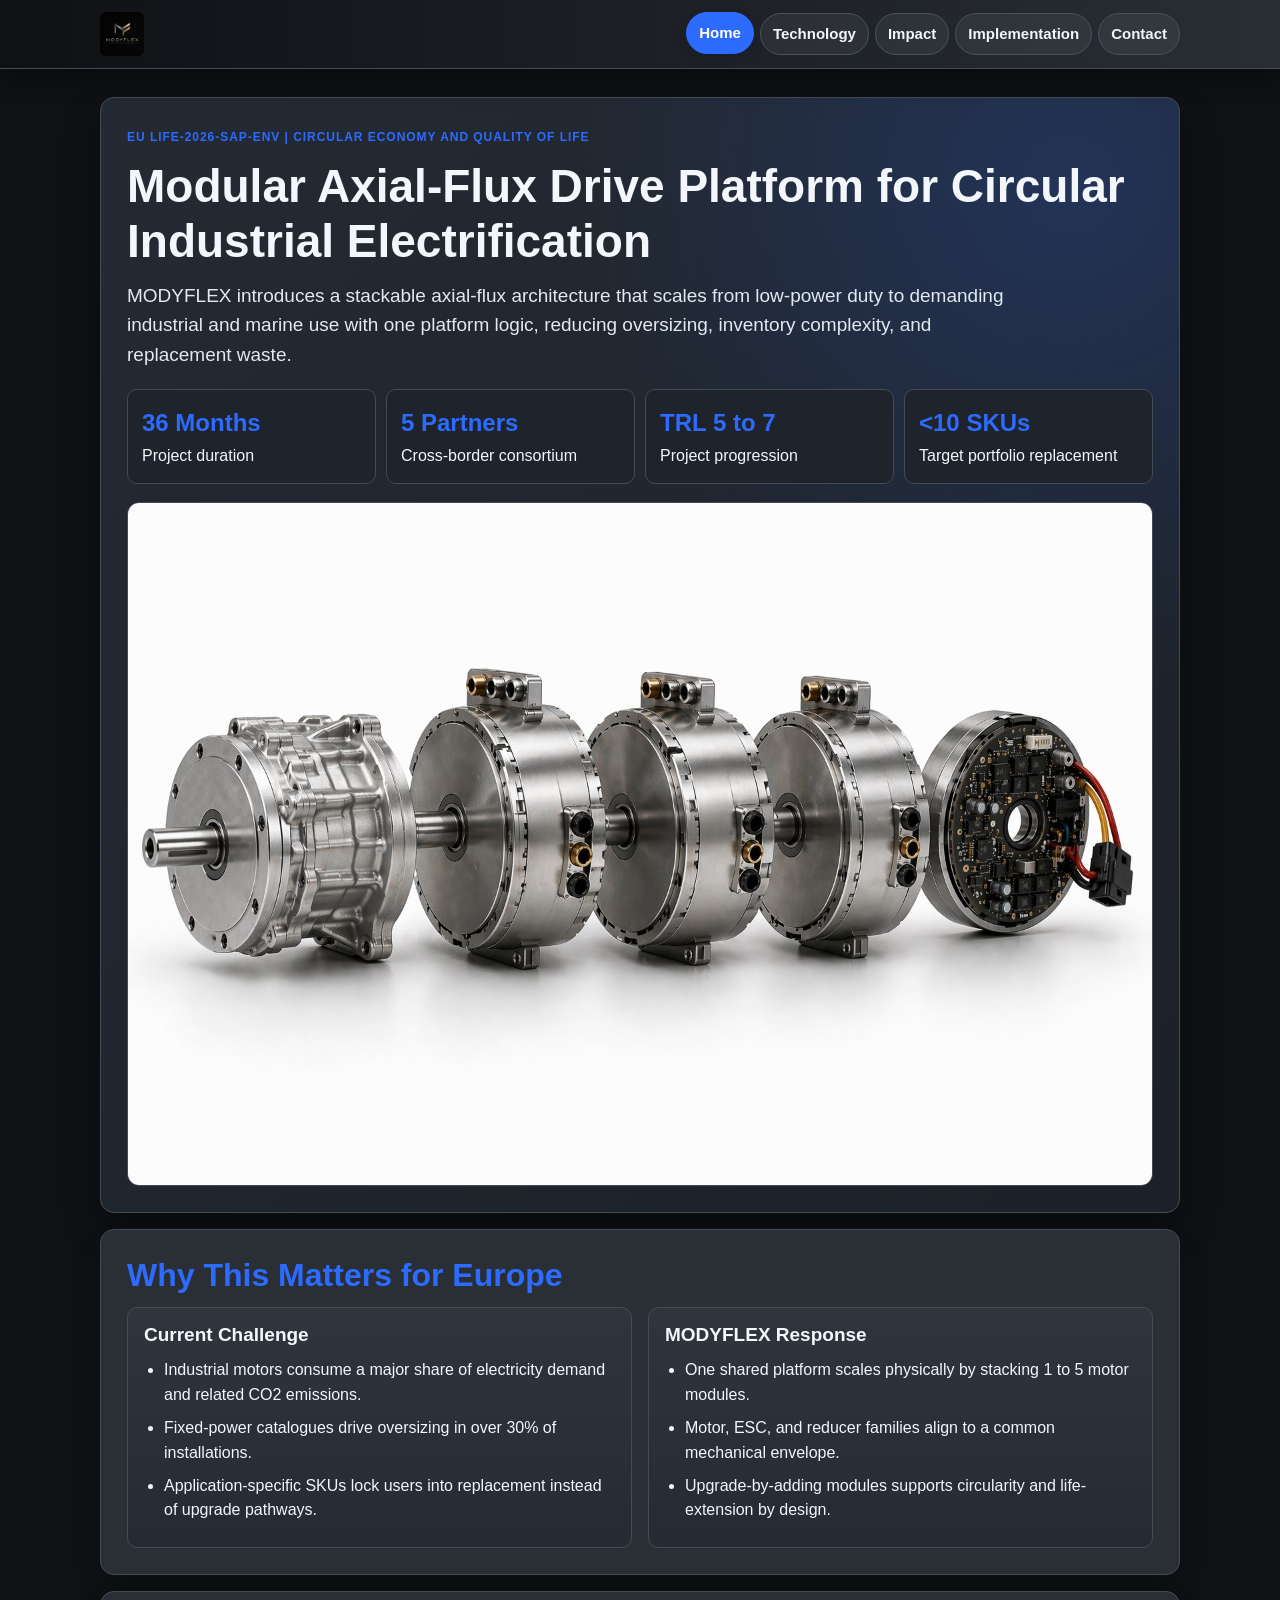
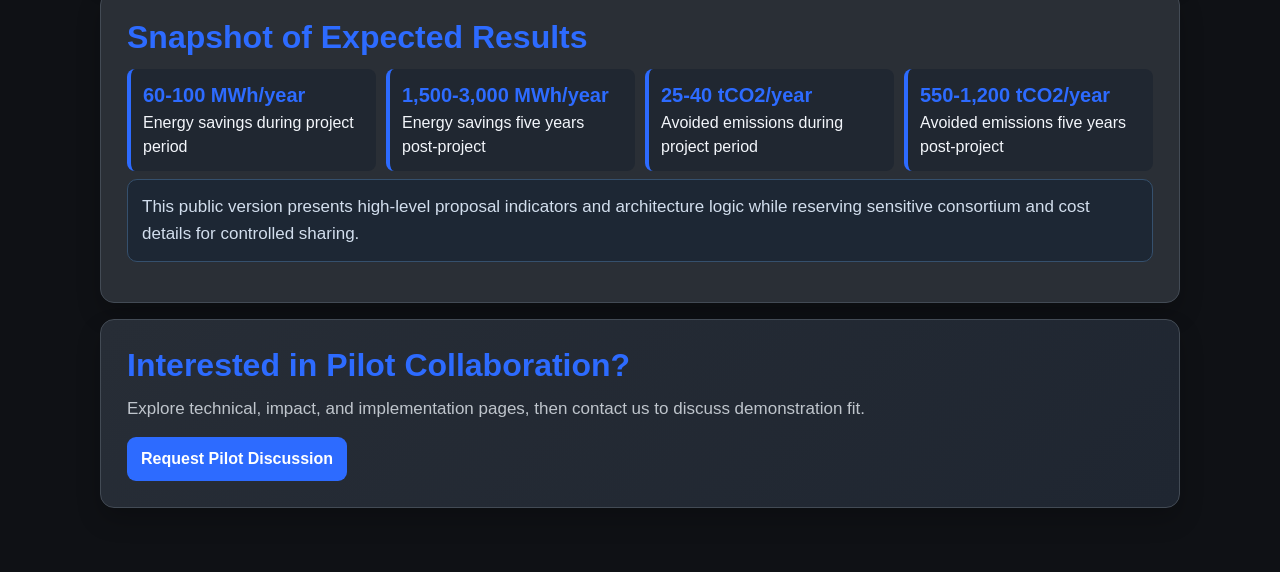
==== commit 3a4b61f0: "update logo and styles" ====
--- a/index.html
+++ b/index.html
@@ -9,7 +9,9 @@
 <body data-page="home">
   <header class="site-header">
     <div class="page nav-wrap">
-      <a class="brand" href="index.html">MODYFLEX</a>
+      <a class="brand" href="index.html" aria-label="MODYFLEX home">
+        <img src="images/modyflex-logo.png" alt="MODYFLEX logo">
+      </a>
       <nav class="site-nav" aria-label="Primary navigation">
         <a href="index.html">Home</a>
         <a href="technology.html">Technology</a>
--- a/css/styles.css
+++ b/css/styles.css
@@ -1,11 +1,11 @@
 :root {
-  --bg: #f4f7fb;
-  --surface: #ffffff;
-  --ink: #0f172a;
-  --muted: #475569;
-  --line: #d7e0ea;
-  --brand: #0a4c86;
-  --brand-soft: #e6f0fa;
+  --bg: #0f1115;
+  --surface: #2a2f36;
+  --ink: #f3f6fb;
+  --muted: #bfc5cc;
+  --line: #434b55;
+  --brand: #2d6bff;
+  --brand-soft: #1d2430;
 }
 
 * {
@@ -24,10 +24,11 @@
 .site-header {
   position: sticky;
   top: 0;
-  z-index: 10;
+  z-index: 30;
   border-bottom: 1px solid var(--line);
-  background: rgba(255, 255, 255, 0.95);
-  backdrop-filter: blur(8px);
+  background: linear-gradient(90deg, rgba(15, 17, 21, 0.98) 0%, rgba(42, 47, 54, 0.98) 100%);
+  box-shadow: 0 10px 22px rgba(0, 0, 0, 0.35);
+  backdrop-filter: blur(10px);
 }
 
 .page {
@@ -41,15 +42,21 @@
   align-items: center;
   justify-content: space-between;
   gap: 18px;
-  padding-top: 14px;
-  padding-bottom: 14px;
+  padding-top: 12px;
+  padding-bottom: 12px;
 }
 
 .brand {
+  display: inline-flex;
+  align-items: center;
   text-decoration: none;
-  font-weight: 700;
-  letter-spacing: 0.02em;
-  color: var(--ink);
+}
+
+.brand img {
+  display: block;
+  height: 44px;
+  width: auto;
+  border-radius: 6px;
 }
 
 .site-nav {
@@ -60,17 +67,26 @@
 
 .site-nav a {
   text-decoration: none;
-  color: #1f2937;
-  font-weight: 600;
+  color: #f3f6fb;
+  font-weight: 700;
   font-size: 15px;
-  padding: 7px 10px;
-  border-radius: 8px;
+  padding: 8px 12px;
+  border-radius: 999px;
+  border: 1px solid #48515e;
+  background: rgba(191, 197, 204, 0.08);
+  transition: background 0.2s ease, color 0.2s ease, border-color 0.2s ease, transform 0.2s ease;
 }
 
 .site-nav a:hover,
 .site-nav a[aria-current="page"] {
-  background: var(--brand-soft);
-  color: var(--brand);
+  background: var(--brand);
+  color: #ffffff;
+  border-color: var(--brand);
+  transform: translateY(-1px);
+}
+
+.site-nav a[aria-current="page"] {
+  box-shadow: 0 4px 12px rgba(6, 22, 45, 0.24);
 }
 
 h1,
@@ -121,7 +137,7 @@
 .lead {
   font-size: 19px;
   max-width: 880px;
-  color: #1f2937;
+  color: #e3e9f0;
 }
 
 .hero,
@@ -131,14 +147,14 @@
   border-radius: 14px;
   padding: 26px;
   margin-bottom: 16px;
-  box-shadow: 0 10px 24px rgba(15, 23, 42, 0.05);
+  box-shadow: 0 12px 24px rgba(0, 0, 0, 0.2);
 }
 
 .hero {
   background:
-    radial-gradient(circle at 90% 10%, #d9ebff 0%, transparent 30%),
-    linear-gradient(135deg, #ffffff 0%, #eff6fd 100%);
-  box-shadow: 0 16px 35px rgba(10, 76, 134, 0.08);
+    radial-gradient(circle at 90% 8%, rgba(45, 107, 255, 0.2) 0%, transparent 35%),
+    linear-gradient(135deg, #242a33 0%, #1c2129 100%);
+  box-shadow: 0 16px 35px rgba(0, 0, 0, 0.35);
 }
 
 .kpis {
@@ -149,7 +165,7 @@
 }
 
 .kpi {
-  background: #fff;
+  background: #1f242c;
   border: 1px solid var(--line);
   border-radius: 10px;
   padding: 14px;
@@ -178,7 +194,7 @@
   border: 1px solid var(--line);
   border-radius: 10px;
   padding: 16px;
-  background: linear-gradient(180deg, #fcfdff 0%, #f7fbff 100%);
+  background: linear-gradient(180deg, #2e353f 0%, #252b34 100%);
 }
 
 .stats {
@@ -190,7 +206,7 @@
 
 .stat {
   border-left: 4px solid var(--brand);
-  background: #f8fbff;
+  background: #202731;
   border-radius: 8px;
   padding: 11px 12px;
 }
@@ -210,7 +226,7 @@
   border: 1px solid var(--line);
   border-radius: 9px;
   padding: 12px;
-  background: #ffffff;
+  background: #202731;
 }
 
 .step-title {
@@ -225,7 +241,7 @@
   border: 1px solid var(--line);
   border-radius: 12px;
   overflow: hidden;
-  background: #ffffff;
+  background: #1a2028;
 }
 
 .hero-visual img,
@@ -238,8 +254,8 @@
 .image-caption {
   padding: 11px 12px;
   font-size: 15px;
-  color: #385272;
-  background: #f6faff;
+  color: #c2c9d1;
+  background: #202731;
   border-top: 1px solid var(--line);
 }
 
@@ -263,8 +279,8 @@
 }
 
 th {
-  background: #f1f7ff;
-  color: var(--brand);
+  background: #202a38;
+  color: #dce7ff;
 }
 
 .button {
@@ -282,16 +298,16 @@
 }
 
 .cta {
-  background: linear-gradient(135deg, #ffffff 0%, #eef6ff 100%);
+  background: linear-gradient(135deg, #272d36 0%, #1f2631 100%);
 }
 
 .footer-note {
   margin-top: 8px;
   padding: 14px;
   border-radius: 10px;
-  border: 1px solid #b7ddda;
-  background: #f0fbfa;
-  color: #0f3f3a;
+  border: 1px solid #35506d;
+  background: #1d2734;
+  color: #d2deed;
 }
 
 .top-gap {
@@ -329,4 +345,14 @@
     align-items: flex-start;
     flex-direction: column;
   }
-}
+
+  .site-nav {
+    width: 100%;
+    gap: 8px;
+  }
+
+  .site-nav a {
+    width: 100%;
+    text-align: center;
+  }
+}
